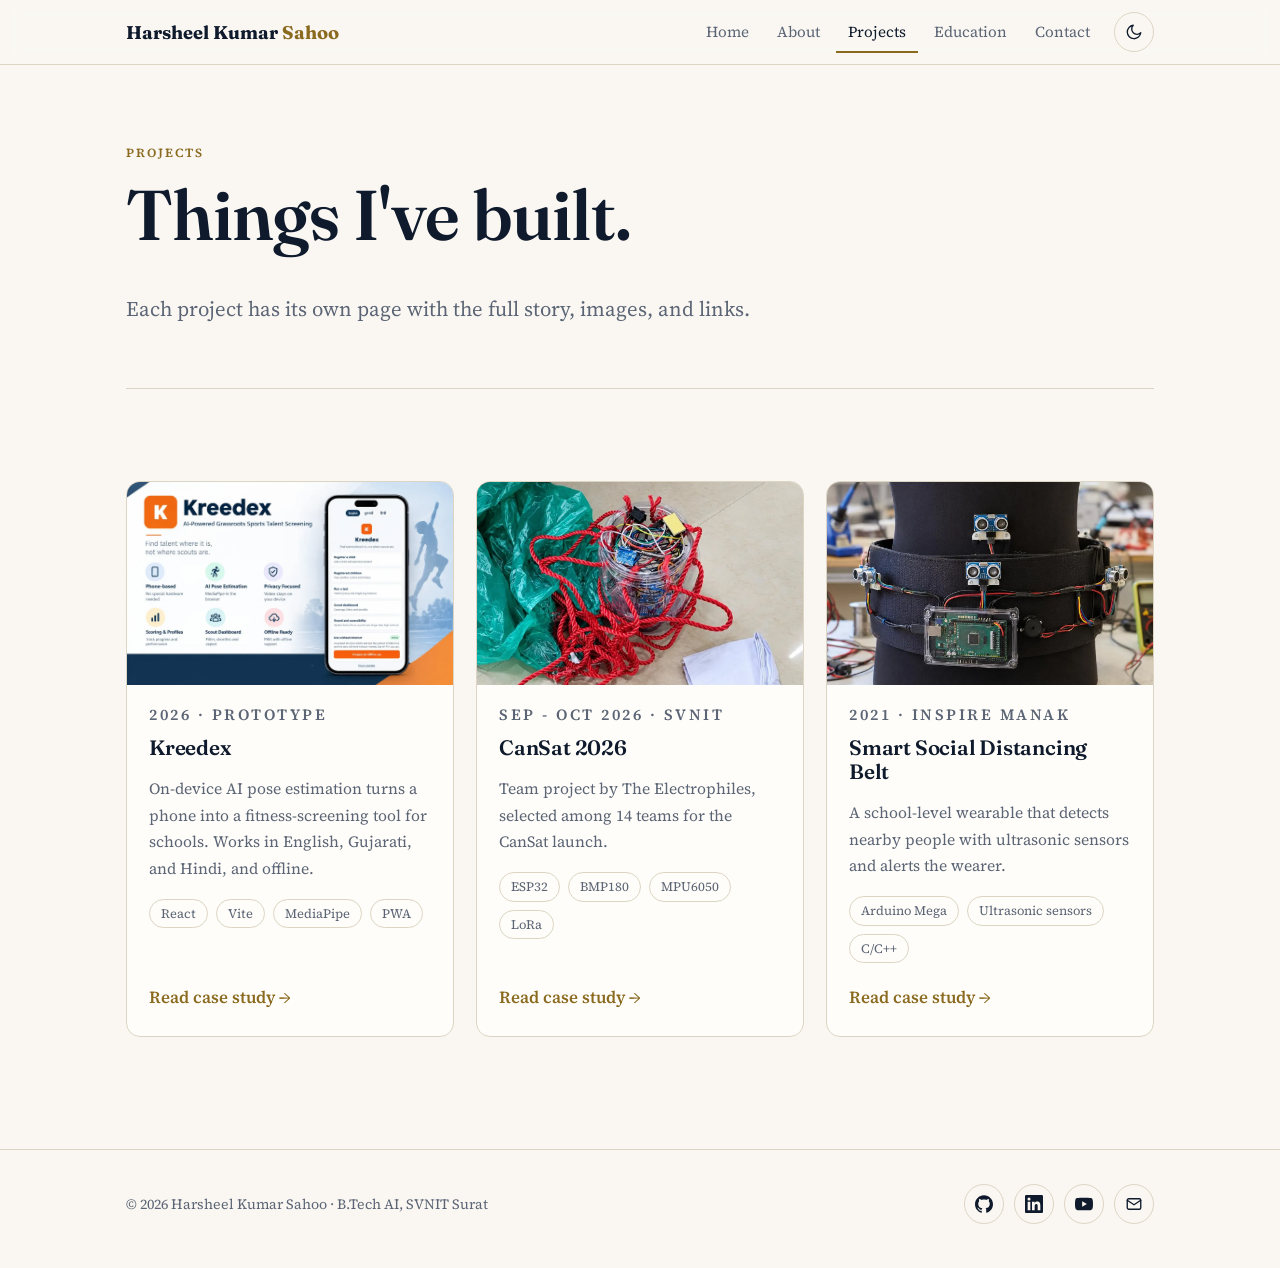
==== projects.html @ 65184c21 "Updated portfolio website" ====
<!DOCTYPE html>
<html lang="en" data-root="">
<head>
<meta charset="utf-8">
<meta name="viewport" content="width=device-width, initial-scale=1">
<title>Projects | Harsheel Kumar Sahoo</title>
<meta name="description" content="Projects by Harsheel Kumar Sahoo: Kreedex fitness screening app, CanSat 2026, and the Smart Social Distancing Belt.">
<meta property="og:title" content="Projects | Harsheel Kumar Sahoo">
<meta property="og:description" content="Projects by Harsheel Kumar Sahoo: Kreedex fitness screening app, CanSat 2026, and the Smart Social Distancing Belt.">
<meta property="og:type" content="website">
<meta property="og:image" content="https://harsheel.vercel.app/assets/img/og-image.jpg">
<meta property="og:image:width" content="1200">
<meta property="og:image:height" content="630">
<meta property="og:image:alt" content="Harsheel Kumar Sahoo, projects in AI, embedded systems and software">
<meta name="twitter:card" content="summary_large_image">
<link rel="icon" type="image/svg+xml" href="favicon.svg">
<link rel="icon" type="image/png" href="favicon.png">
<link rel="preconnect" href="https://fonts.googleapis.com"><link rel="preconnect" href="https://fonts.gstatic.com" crossorigin>
<link href="https://fonts.googleapis.com/css2?family=Fraunces:opsz,wght@9..144,400;9..144,600;9..144,700&family=Source+Serif+4:ital,opsz,wght@0,8..60,400;0,8..60,600;1,8..60,400&display=swap" rel="stylesheet">
<link rel="stylesheet" href="assets/css/style.css">
<script src="assets/js/site.js"></script>
</head>
<body>
<header id="site-header" class="site"></header>
<main class="wrap">
<div class="ph"><p class="eyebrow">Projects</p><h1>Things I've built.</h1><p class="lead">Each project has its own page with the full story, images, and links.</p></div><section class="s"><div class="grid"><a class="card reveal" href="projects/kreedex.html"><img src="assets/img/kreedex-poster.webp" alt="Kreedex poster" loading="lazy" width="1400" height="933"><div class="card-b"><p class="eyebrow">2026 · Prototype</p><h3>Kreedex</h3><p>On-device AI pose estimation turns a phone into a fitness-screening tool for schools. Works in English, Gujarati, and Hindi, and offline.</p><ul class="chips"><li>React</li><li>Vite</li><li>MediaPipe</li><li>PWA</li></ul><span class="more">Read case study →</span></div></a><a class="card reveal" href="projects/cansat.html"><img src="assets/img/cansat-1.webp" alt="Assembled CanSat with parachute" loading="lazy" width="960" height="1280"><div class="card-b"><p class="eyebrow">Sep - Oct 2026 · SVNIT</p><h3>CanSat 2026</h3><p>Team project by The Electrophiles, selected among 14 teams for the CanSat launch.</p><ul class="chips"><li>ESP32</li><li>BMP180</li><li>MPU6050</li><li>LoRa</li></ul><span class="more">Read case study →</span></div></a><a class="card reveal" href="projects/distancing-belt.html"><img src="assets/img/distancing-belt.webp" alt="Smart Social Distancing Belt prototype" loading="lazy" width="1200" height="1200"><div class="card-b"><p class="eyebrow">2021 · INSPIRE MANAK</p><h3>Smart Social Distancing Belt</h3><p>A school-level wearable that detects nearby people with ultrasonic sensors and alerts the wearer.</p><ul class="chips"><li>Arduino Mega</li><li>Ultrasonic sensors</li><li>C/C++</li></ul><span class="more">Read case study →</span></div></a></div></section>
</main>
<footer id="site-footer" class="foot"></footer>
</body>
</html>
---- assets/css/style.css ----
:root{--bg:#faf7f2;--bg2:#f2ede3;--ink:#0f1b2d;--muted:#5b6575;--line:#ddd5c4;--accent:#8a6a1f;--accent-ink:#fff;--card:#fffdf9;--radius:14px;--max:1100px;--serif:'Fraunces',Georgia,serif;--text:'Source Serif 4',Georgia,serif}
[data-theme=dark]{--bg:#0b1322;--bg2:#101a2e;--ink:#ece7dc;--muted:#a3adbd;--line:#243049;--accent:#d6b363;--accent-ink:#1a1405;--card:#111b2f}
*{box-sizing:border-box}
html{scroll-behavior:smooth;-webkit-text-size-adjust:100%;scroll-padding-top:80px}
body{margin:0;background:var(--bg);color:var(--ink);font:1.0625rem/1.7 var(--text);-webkit-font-smoothing:antialiased}
img{max-width:100%;display:block;height:auto}
a{color:inherit}
h1,h2,h3{font-family:var(--serif);line-height:1.15;letter-spacing:-.01em;font-weight:600;margin:0 0 .5em}
h1{font-size:clamp(2.4rem,6vw,4.4rem)}h2{font-size:clamp(1.7rem,3.4vw,2.4rem)}h3{font-size:1.3rem}
p{margin:0 0 1em}
.wrap{max-width:var(--max);margin:0 auto;padding:0 clamp(18px,4vw,36px)}
.eyebrow{font:600 .78rem/1.3 var(--text);letter-spacing:.16em;text-transform:uppercase;color:var(--accent);margin:0 0 14px}
.muted{color:var(--muted)}
.lead{font-size:clamp(1.1rem,2vw,1.3rem);color:var(--muted);max-width:36em}
section.s{padding:clamp(48px,8vw,92px) 0;border-top:1px solid var(--line)}
.ph{padding:clamp(40px,7vw,80px) 0 clamp(24px,4vw,40px)}
.site{position:sticky;top:0;z-index:50;background:var(--bg);background:color-mix(in srgb,var(--bg) 88%,transparent);-webkit-backdrop-filter:blur(10px);backdrop-filter:blur(10px);border-bottom:1px solid var(--line)}
.bar{display:flex;align-items:center;gap:12px;height:64px}
.brand{font:700 1.15rem var(--serif);text-decoration:none;margin-right:auto}
.brand span{color:var(--accent)}
.links{display:flex;gap:4px}
.links a{padding:8px 12px;text-decoration:none;font-size:.95rem;color:var(--muted)}
.links a:hover,.links a[aria-current]{color:var(--ink)}
.links a[aria-current]{box-shadow:inset 0 -2px 0 var(--accent)}
.icon-btn{width:40px;height:40px;border:1px solid var(--line);background:none;color:var(--ink);border-radius:50%;display:grid;place-items:center;cursor:pointer}
#burger{display:none}
.ic{width:18px;height:18px;flex:none}
.btn{display:inline-flex;align-items:center;gap:9px;padding:12px 20px;border:1px solid var(--line);border-radius:999px;text-decoration:none;font:600 .95rem var(--text);background:var(--card);color:var(--ink);cursor:pointer;transition:.2s}
.btn:hover{border-color:var(--accent);transform:translateY(-1px)}
.btn.primary{background:var(--accent);border-color:var(--accent);color:var(--accent-ink)}
.row{display:flex;flex-wrap:wrap;gap:12px}
a:focus-visible,button:focus-visible,input:focus-visible,textarea:focus-visible{outline:2px solid var(--accent);outline-offset:2px}
.hero{display:grid;grid-template-columns:1.15fr .85fr;gap:clamp(28px,6vw,72px);align-items:center;padding:clamp(40px,8vw,92px) 0}
.portrait{position:relative;isolation:isolate;max-width:420px;width:100%;justify-self:end}
.portrait img{width:100%;aspect-ratio:4/5;object-fit:cover;object-position:50% 22%;border-radius:200px 200px 16px 16px;border:1px solid var(--line)}
.portrait::after{content:"";position:absolute;inset:14px -14px -14px 14px;border:1.5px solid var(--accent);border-radius:200px 200px 16px 16px;z-index:-1}
.stats{display:grid;grid-template-columns:repeat(auto-fit,minmax(190px,1fr));gap:1px;background:var(--line);border:1px solid var(--line);border-radius:var(--radius);overflow:hidden}
.stat{background:var(--card);padding:22px}
.stat b{display:block;font:600 clamp(1.5rem,3vw,2.1rem) var(--serif);color:var(--accent);line-height:1.2}
.stat span{font-size:.92rem;color:var(--muted)}
.grid{display:grid;grid-template-columns:repeat(auto-fit,minmax(min(100%,300px),1fr));gap:22px}
.card{display:flex;flex-direction:column;background:var(--card);border:1px solid var(--line);border-radius:var(--radius);overflow:hidden;text-decoration:none;transition:.25s}
.card:hover{transform:translateY(-4px);box-shadow:0 18px 40px -22px rgba(15,27,45,.45);border-color:var(--accent)}
.card img{width:100%;aspect-ratio:16/10;object-fit:cover;background:var(--bg2)}
.card-b{padding:20px 22px 24px;display:flex;flex-direction:column;gap:6px;flex:1}
.card-b p{margin:0;color:var(--muted);font-size:.98rem}
.card-b .eyebrow{margin-bottom:4px}
.more{margin-top:auto;padding-top:14px;font-weight:600;color:var(--accent)}
.chips{display:flex;flex-wrap:wrap;gap:8px;list-style:none;padding:0;margin:10px 0 0}
.chips li{font-size:.8rem;padding:3px 11px;border:1px solid var(--line);border-radius:999px;color:var(--muted);background:var(--card)}
.tl{border-left:1.5px solid var(--line);margin-left:6px;padding-left:28px}
.tl-i{position:relative;padding-bottom:34px}
.tl-i::before{content:"";position:absolute;left:-36px;top:9px;width:15px;height:15px;border-radius:50%;background:var(--bg);border:2px solid var(--accent)}
.tl-i h3{margin-bottom:2px}
.tl-i ul{padding-left:1.2em;margin:8px 0 0}
.split{display:grid;grid-template-columns:1fr 1fr;gap:clamp(24px,5vw,64px);align-items:start}
.prose{max-width:68ch}
.prose ul{padding-left:1.2em}.prose li{margin-bottom:.5em}
.meta{display:grid;grid-template-columns:repeat(auto-fit,minmax(170px,1fr));gap:18px;margin:28px 0;padding:20px 0;border-block:1px solid var(--line)}
.meta dt{font:600 .74rem var(--text);letter-spacing:.14em;text-transform:uppercase;color:var(--accent)}
.meta dd{margin:4px 0 0}
.note{border-left:3px solid var(--accent);background:var(--bg2);padding:14px 18px;border-radius:0 10px 10px 0;color:var(--muted);margin:0}
.back{display:inline-block;margin-bottom:22px;color:var(--muted);text-decoration:none;font-weight:600}
.back:hover{color:var(--accent)}
.hero-img{width:100%;border-radius:var(--radius);border:1px solid var(--line);cursor:zoom-in;background:var(--bg2)}
.hero-img.narrow{max-width:520px}
.spec{display:grid;grid-template-columns:repeat(auto-fit,minmax(min(100%,260px),1fr));gap:14px}
.spec div{padding:14px 16px;background:var(--card);border:1px solid var(--line);border-radius:10px}
.spec b{display:block;font-family:var(--serif)}
.spec span{font-size:.93rem;color:var(--muted)}
.sk h3{font-size:1.05rem;margin-bottom:0}
.gallery{display:grid;grid-template-columns:repeat(auto-fill,minmax(min(100%,240px),1fr));gap:16px}
.gallery figure{margin:0}
.gallery img{width:100%;aspect-ratio:4/3;object-fit:cover;border-radius:10px;border:1px solid var(--line);cursor:zoom-in;background:var(--bg2)}
.gallery.phones{grid-template-columns:repeat(auto-fill,minmax(min(46%,200px),1fr))}
.gallery.phones img{aspect-ratio:1/2;object-fit:contain;background:transparent;border:0}
.gallery figcaption{font-size:.88rem;color:var(--muted);margin-top:6px}
.pager{display:flex;justify-content:space-between;gap:16px;flex-wrap:wrap}
.lb{position:fixed;inset:0;background:rgba(8,12,20,.93);display:none;place-items:center;z-index:100;padding:20px;cursor:zoom-out}
.lb.on{display:grid}
.lb figure{margin:0;max-width:min(1100px,100%);text-align:center}
.lb img{max-height:82vh;width:auto;margin:auto;border-radius:8px}
.lb figcaption{color:#e8e2d4;margin-top:10px;font-size:.95rem}
form.contact{display:grid;gap:16px}
label{font-weight:600;font-size:.92rem;display:grid;gap:6px}
input,textarea{font:inherit;padding:13px 14px;border:1px solid var(--line);border-radius:10px;background:var(--card);color:var(--ink);width:100%}
textarea{min-height:150px;resize:vertical}
.hp{position:absolute;left:-9999px;height:0;overflow:hidden}
#status{min-height:1.5em;font-size:.95rem;margin:0}
.foot{border-top:1px solid var(--line);padding:34px 0 44px;margin-top:20px}
.foot .wrap{display:flex;flex-wrap:wrap;gap:18px;justify-content:space-between;align-items:center}
.foot small{color:var(--muted)}
.soc{display:flex;gap:10px}
.soc a{width:40px;height:40px;border:1px solid var(--line);border-radius:50%;display:grid;place-items:center;transition:.2s}
.soc a:hover{border-color:var(--accent);color:var(--accent)}
@media (prefers-reduced-motion:no-preference){.js .reveal{opacity:0;transform:translateY(14px);transition:opacity .6s ease,transform .6s ease}.js .reveal.in{opacity:1;transform:none}}
@media (max-width:820px){.hero{grid-template-columns:1fr}.portrait{order:-1;max-width:290px;justify-self:start}.split{grid-template-columns:1fr}}
@media (max-width:760px){body{font-size:1rem}#burger{display:grid}
.links{display:none;position:absolute;left:0;right:0;top:64px;flex-direction:column;gap:0;background:var(--bg);border-bottom:1px solid var(--line);padding:6px clamp(18px,4vw,36px) 12px}
.site.open .links{display:flex}
.links a{padding:14px 4px;font-size:1rem;border-bottom:1px solid var(--line)}
.links a:last-child{border-bottom:0}
.links a[aria-current]{box-shadow:none;color:var(--accent)}
.row .btn{flex:1 1 auto;justify-content:center}}
.brand{white-space:nowrap;font-size:clamp(1rem,4.5vw,1.15rem)}
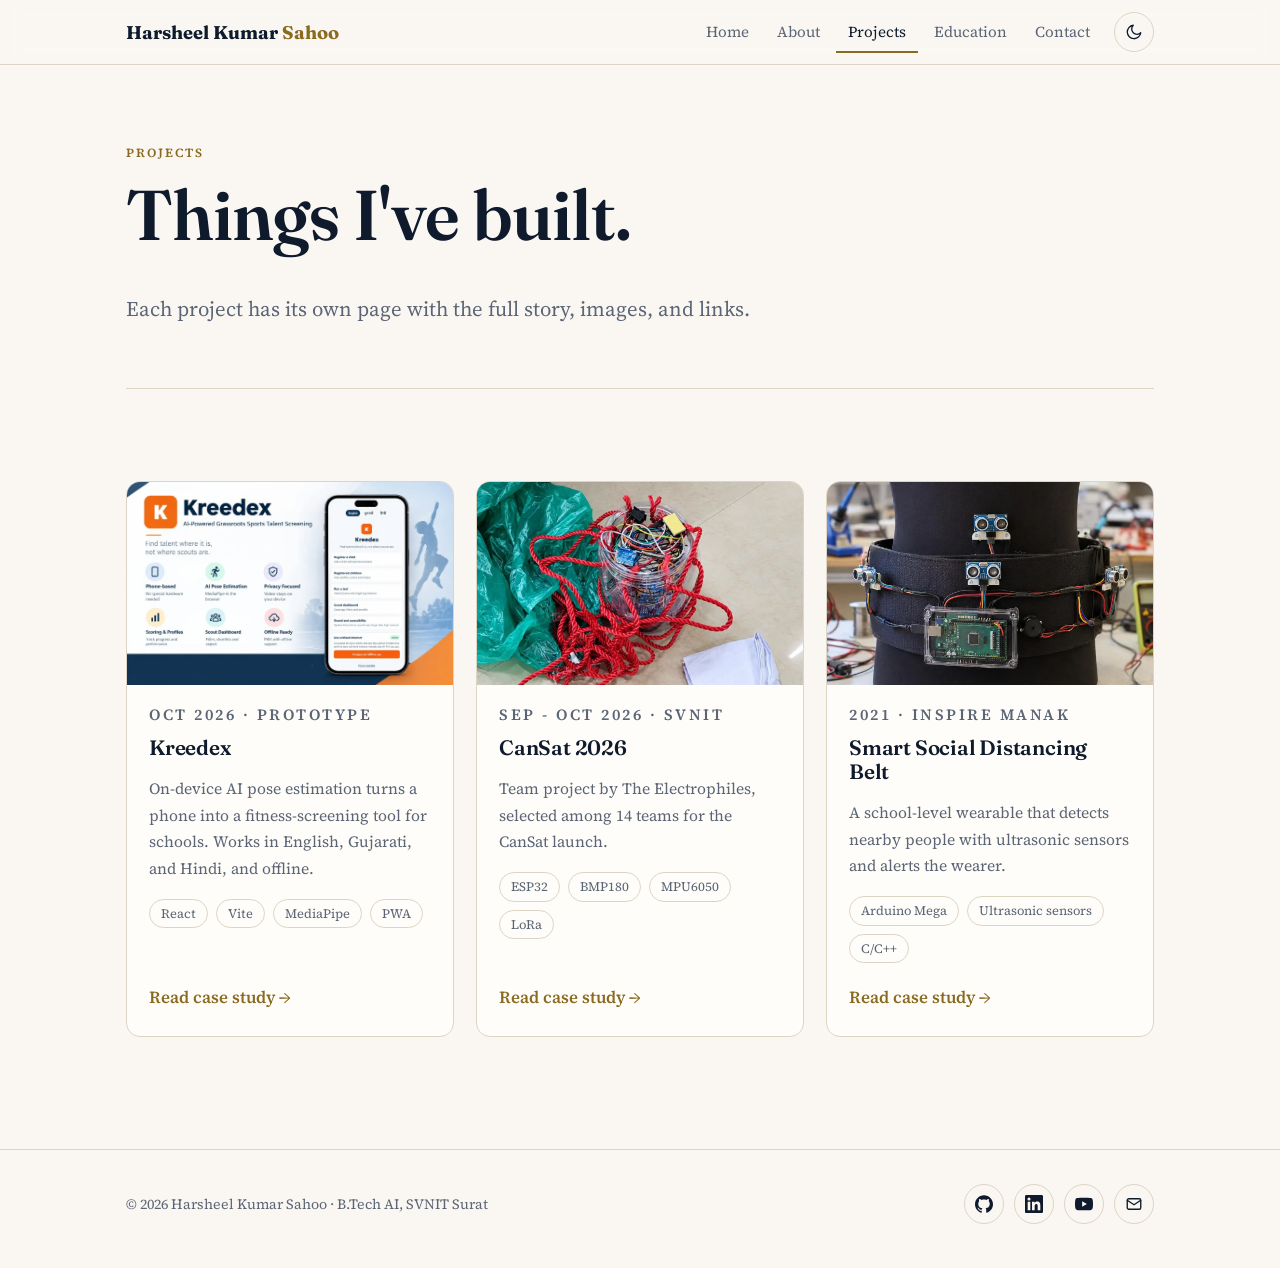
==== commit 6ac07b22: "Update projects.html" ====
--- a/projects.html
+++ b/projects.html
@@ -23,7 +23,7 @@
 <body>
 <header id="site-header" class="site"></header>
 <main class="wrap">
-<div class="ph"><p class="eyebrow">Projects</p><h1>Things I've built.</h1><p class="lead">Each project has its own page with the full story, images, and links.</p></div><section class="s"><div class="grid"><a class="card reveal" href="projects/kreedex.html"><img src="assets/img/kreedex-poster.webp" alt="Kreedex poster" loading="lazy" width="1400" height="933"><div class="card-b"><p class="eyebrow">2026 · Prototype</p><h3>Kreedex</h3><p>On-device AI pose estimation turns a phone into a fitness-screening tool for schools. Works in English, Gujarati, and Hindi, and offline.</p><ul class="chips"><li>React</li><li>Vite</li><li>MediaPipe</li><li>PWA</li></ul><span class="more">Read case study →</span></div></a><a class="card reveal" href="projects/cansat.html"><img src="assets/img/cansat-1.webp" alt="Assembled CanSat with parachute" loading="lazy" width="960" height="1280"><div class="card-b"><p class="eyebrow">Sep - Oct 2026 · SVNIT</p><h3>CanSat 2026</h3><p>Team project by The Electrophiles, selected among 14 teams for the CanSat launch.</p><ul class="chips"><li>ESP32</li><li>BMP180</li><li>MPU6050</li><li>LoRa</li></ul><span class="more">Read case study →</span></div></a><a class="card reveal" href="projects/distancing-belt.html"><img src="assets/img/distancing-belt.webp" alt="Smart Social Distancing Belt prototype" loading="lazy" width="1200" height="1200"><div class="card-b"><p class="eyebrow">2021 · INSPIRE MANAK</p><h3>Smart Social Distancing Belt</h3><p>A school-level wearable that detects nearby people with ultrasonic sensors and alerts the wearer.</p><ul class="chips"><li>Arduino Mega</li><li>Ultrasonic sensors</li><li>C/C++</li></ul><span class="more">Read case study →</span></div></a></div></section>
+<div class="ph"><p class="eyebrow">Projects</p><h1>Things I've built.</h1><p class="lead">Each project has its own page with the full story, images, and links.</p></div><section class="s"><div class="grid"><a class="card reveal" href="projects/kreedex.html"><img src="assets/img/kreedex-poster.webp" alt="Kreedex poster" loading="lazy" width="1400" height="933"><div class="card-b"><p class="eyebrow">OCT 2026 · Prototype</p><h3>Kreedex</h3><p>On-device AI pose estimation turns a phone into a fitness-screening tool for schools. Works in English, Gujarati, and Hindi, and offline.</p><ul class="chips"><li>React</li><li>Vite</li><li>MediaPipe</li><li>PWA</li></ul><span class="more">Read case study →</span></div></a><a class="card reveal" href="projects/cansat.html"><img src="assets/img/cansat-1.webp" alt="Assembled CanSat with parachute" loading="lazy" width="960" height="1280"><div class="card-b"><p class="eyebrow">Sep - Oct 2026 · SVNIT</p><h3>CanSat 2026</h3><p>Team project by The Electrophiles, selected among 14 teams for the CanSat launch.</p><ul class="chips"><li>ESP32</li><li>BMP180</li><li>MPU6050</li><li>LoRa</li></ul><span class="more">Read case study →</span></div></a><a class="card reveal" href="projects/distancing-belt.html"><img src="assets/img/distancing-belt.webp" alt="Smart Social Distancing Belt prototype" loading="lazy" width="1200" height="1200"><div class="card-b"><p class="eyebrow">2021 · INSPIRE MANAK</p><h3>Smart Social Distancing Belt</h3><p>A school-level wearable that detects nearby people with ultrasonic sensors and alerts the wearer.</p><ul class="chips"><li>Arduino Mega</li><li>Ultrasonic sensors</li><li>C/C++</li></ul><span class="more">Read case study →</span></div></a></div></section>
 </main>
 <footer id="site-footer" class="foot"></footer>
 </body>
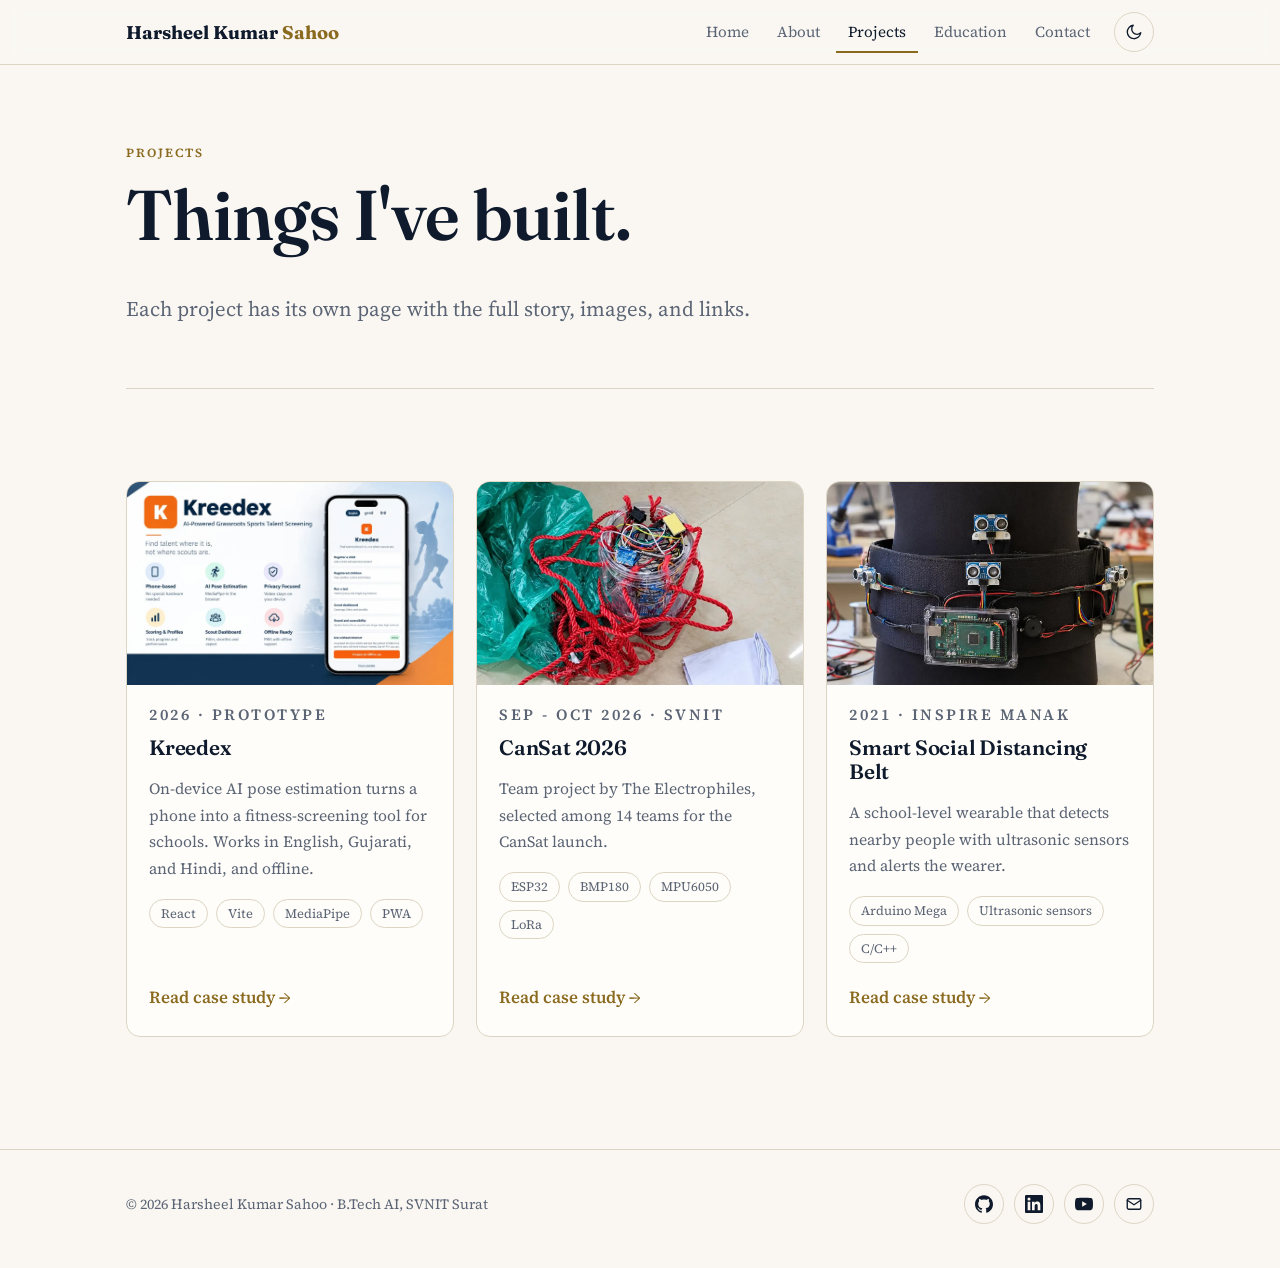
==== commit 65eb7641: "Update projects.html" ====
--- a/projects.html
+++ b/projects.html
@@ -23,7 +23,7 @@
 <body>
 <header id="site-header" class="site"></header>
 <main class="wrap">
-<div class="ph"><p class="eyebrow">Projects</p><h1>Things I've built.</h1><p class="lead">Each project has its own page with the full story, images, and links.</p></div><section class="s"><div class="grid"><a class="card reveal" href="projects/kreedex.html"><img src="assets/img/kreedex-poster.webp" alt="Kreedex poster" loading="lazy" width="1400" height="933"><div class="card-b"><p class="eyebrow">OCT 2026 · Prototype</p><h3>Kreedex</h3><p>On-device AI pose estimation turns a phone into a fitness-screening tool for schools. Works in English, Gujarati, and Hindi, and offline.</p><ul class="chips"><li>React</li><li>Vite</li><li>MediaPipe</li><li>PWA</li></ul><span class="more">Read case study →</span></div></a><a class="card reveal" href="projects/cansat.html"><img src="assets/img/cansat-1.webp" alt="Assembled CanSat with parachute" loading="lazy" width="960" height="1280"><div class="card-b"><p class="eyebrow">Sep - Oct 2026 · SVNIT</p><h3>CanSat 2026</h3><p>Team project by The Electrophiles, selected among 14 teams for the CanSat launch.</p><ul class="chips"><li>ESP32</li><li>BMP180</li><li>MPU6050</li><li>LoRa</li></ul><span class="more">Read case study →</span></div></a><a class="card reveal" href="projects/distancing-belt.html"><img src="assets/img/distancing-belt.webp" alt="Smart Social Distancing Belt prototype" loading="lazy" width="1200" height="1200"><div class="card-b"><p class="eyebrow">2021 · INSPIRE MANAK</p><h3>Smart Social Distancing Belt</h3><p>A school-level wearable that detects nearby people with ultrasonic sensors and alerts the wearer.</p><ul class="chips"><li>Arduino Mega</li><li>Ultrasonic sensors</li><li>C/C++</li></ul><span class="more">Read case study →</span></div></a></div></section>
+<div class="ph"><p class="eyebrow">Projects</p><h1>Things I've built.</h1><p class="lead">Each project has its own page with the full story, images, and links.</p></div><section class="s"><div class="grid"><a class="card reveal" href="projects/kreedex.html"><img src="assets/img/kreedex-poster.webp" alt="Kreedex poster" loading="lazy" width="1400" height="933"><div class="card-b"><p class="eyebrow">2026 · Prototype</p><h3>Kreedex</h3><p>On-device AI pose estimation turns a phone into a fitness-screening tool for schools. Works in English, Gujarati, and Hindi, and offline.</p><ul class="chips"><li>React</li><li>Vite</li><li>MediaPipe</li><li>PWA</li></ul><span class="more">Read case study →</span></div></a><a class="card reveal" href="projects/cansat.html"><img src="assets/img/cansat-1.webp" alt="Assembled CanSat with parachute" loading="lazy" width="960" height="1280"><div class="card-b"><p class="eyebrow">Sep - Oct 2026 · SVNIT</p><h3>CanSat 2026</h3><p>Team project by The Electrophiles, selected among 14 teams for the CanSat launch.</p><ul class="chips"><li>ESP32</li><li>BMP180</li><li>MPU6050</li><li>LoRa</li></ul><span class="more">Read case study →</span></div></a><a class="card reveal" href="projects/distancing-belt.html"><img src="assets/img/distancing-belt.webp" alt="Smart Social Distancing Belt prototype" loading="lazy" width="1200" height="1200"><div class="card-b"><p class="eyebrow">2021 · INSPIRE MANAK</p><h3>Smart Social Distancing Belt</h3><p>A school-level wearable that detects nearby people with ultrasonic sensors and alerts the wearer.</p><ul class="chips"><li>Arduino Mega</li><li>Ultrasonic sensors</li><li>C/C++</li></ul><span class="more">Read case study →</span></div></a></div></section>
 </main>
 <footer id="site-footer" class="foot"></footer>
 </body>
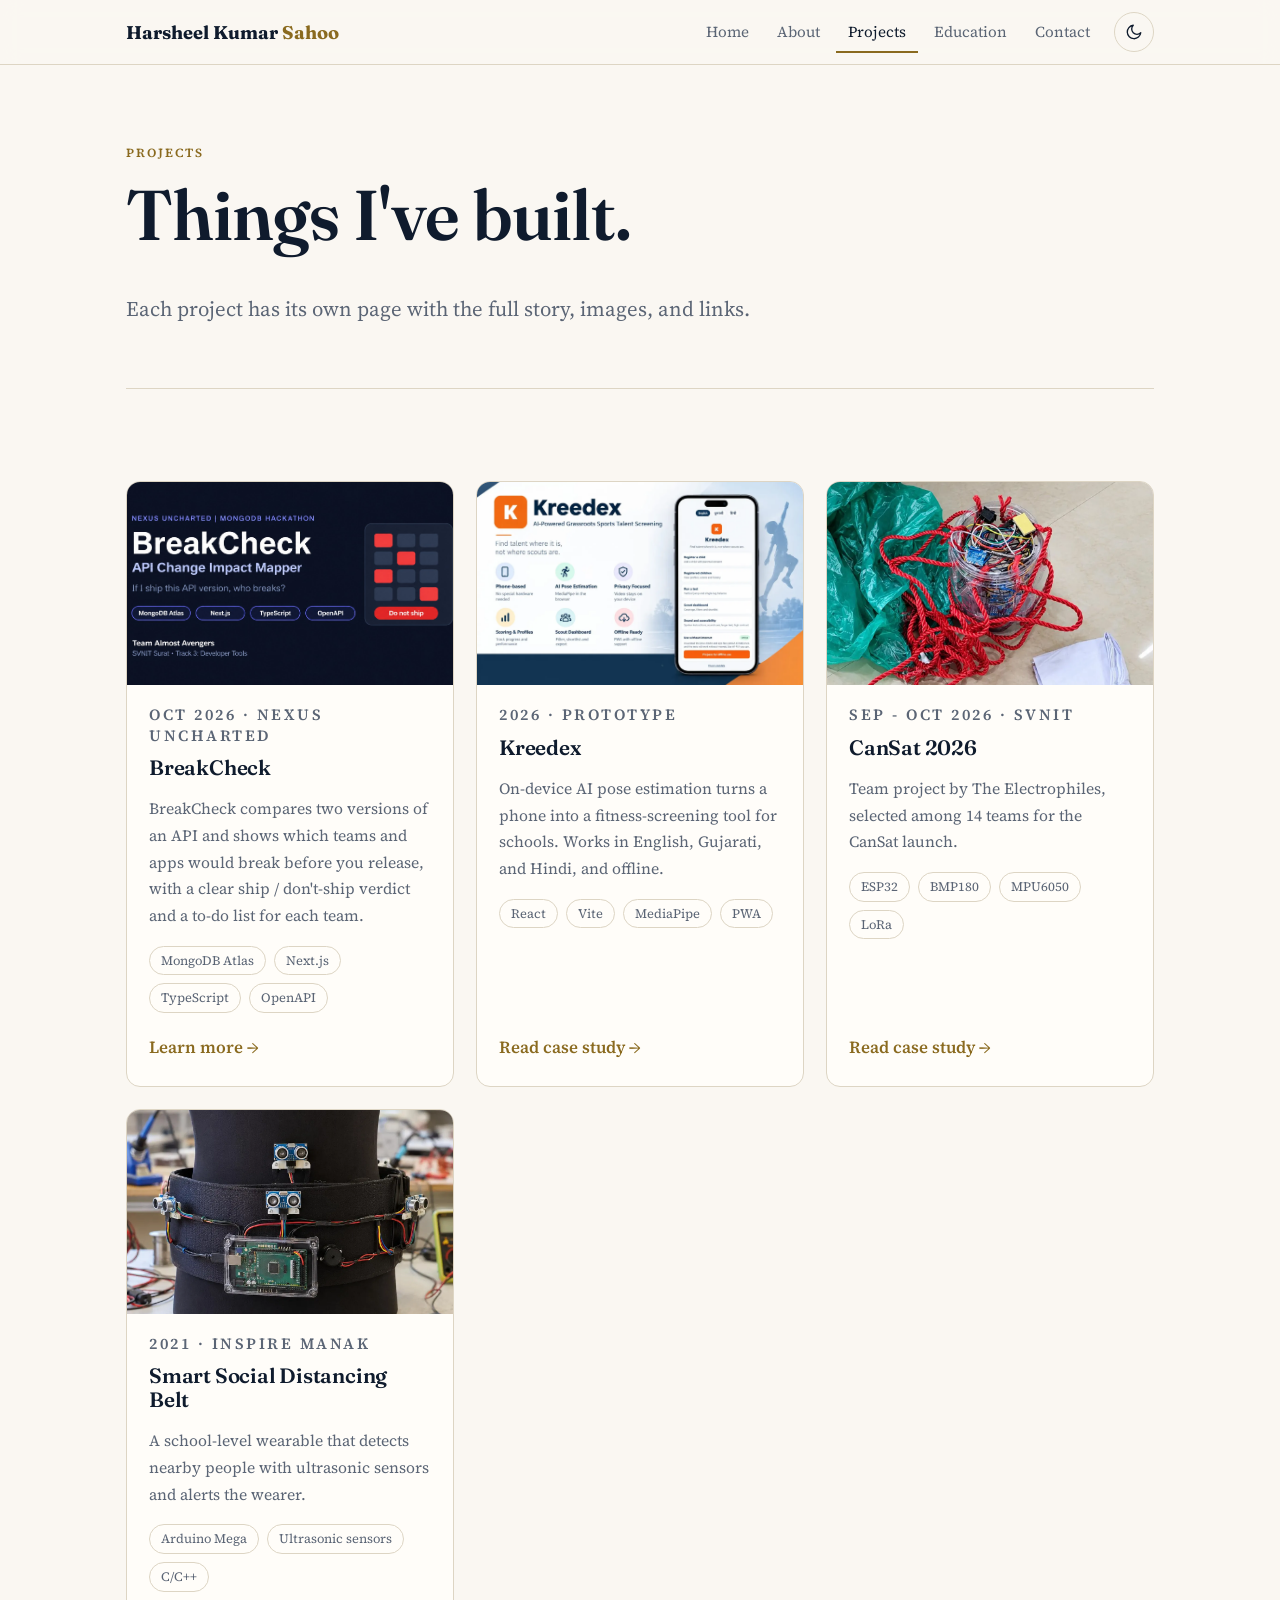
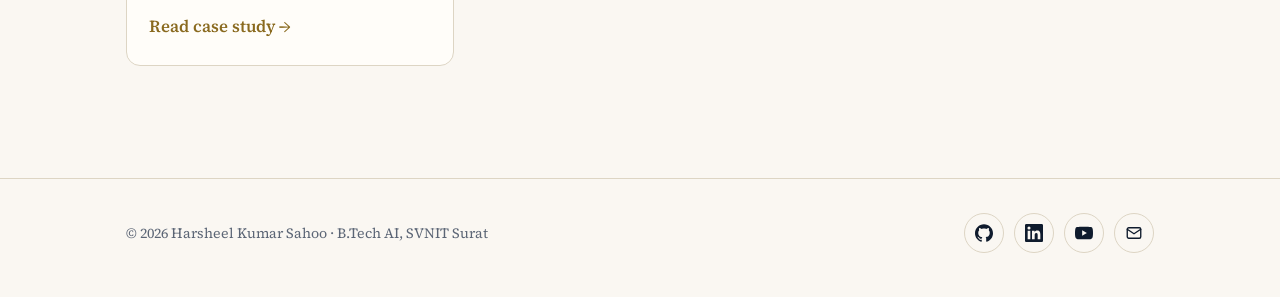
==== commit c73c7231: "Update projects.html" ====
--- a/projects.html
+++ b/projects.html
@@ -23,7 +23,7 @@
 <body>
 <header id="site-header" class="site"></header>
 <main class="wrap">
-<div class="ph"><p class="eyebrow">Projects</p><h1>Things I've built.</h1><p class="lead">Each project has its own page with the full story, images, and links.</p></div><section class="s"><div class="grid"><a class="card reveal" href="projects/kreedex.html"><img src="assets/img/kreedex-poster.webp" alt="Kreedex poster" loading="lazy" width="1400" height="933"><div class="card-b"><p class="eyebrow">2026 · Prototype</p><h3>Kreedex</h3><p>On-device AI pose estimation turns a phone into a fitness-screening tool for schools. Works in English, Gujarati, and Hindi, and offline.</p><ul class="chips"><li>React</li><li>Vite</li><li>MediaPipe</li><li>PWA</li></ul><span class="more">Read case study →</span></div></a><a class="card reveal" href="projects/cansat.html"><img src="assets/img/cansat-1.webp" alt="Assembled CanSat with parachute" loading="lazy" width="960" height="1280"><div class="card-b"><p class="eyebrow">Sep - Oct 2026 · SVNIT</p><h3>CanSat 2026</h3><p>Team project by The Electrophiles, selected among 14 teams for the CanSat launch.</p><ul class="chips"><li>ESP32</li><li>BMP180</li><li>MPU6050</li><li>LoRa</li></ul><span class="more">Read case study →</span></div></a><a class="card reveal" href="projects/distancing-belt.html"><img src="assets/img/distancing-belt.webp" alt="Smart Social Distancing Belt prototype" loading="lazy" width="1200" height="1200"><div class="card-b"><p class="eyebrow">2021 · INSPIRE MANAK</p><h3>Smart Social Distancing Belt</h3><p>A school-level wearable that detects nearby people with ultrasonic sensors and alerts the wearer.</p><ul class="chips"><li>Arduino Mega</li><li>Ultrasonic sensors</li><li>C/C++</li></ul><span class="more">Read case study →</span></div></a></div></section>
+<div class="ph"><p class="eyebrow">Projects</p><h1>Things I've built.</h1><p class="lead">Each project has its own page with the full story, images, and links.</p></div><section class="s"><div class="grid"><a class="card reveal" href="projects/breakcheck.html"><img src="assets/breakcheck/poster.jpg" alt="BreakCheck poster" loading="lazy" width="1200" height="627"><div class="card-b"><p class="eyebrow">Oct 2026 · NEXUS UNCHARTED</p><h3>BreakCheck</h3><p>BreakCheck compares two versions of an API and shows which teams and apps would break before you release, with a clear ship / don't-ship verdict and a to-do list for each team.</p><ul class="chips"><li>MongoDB Atlas</li><li>Next.js</li><li>TypeScript</li><li>OpenAPI</li></ul><span class="more">Learn more →</span></div></a><a class="card reveal" href="projects/kreedex.html"><img src="assets/img/kreedex-poster.webp" alt="Kreedex poster" loading="lazy" width="1400" height="933"><div class="card-b"><p class="eyebrow">2026 · Prototype</p><h3>Kreedex</h3><p>On-device AI pose estimation turns a phone into a fitness-screening tool for schools. Works in English, Gujarati, and Hindi, and offline.</p><ul class="chips"><li>React</li><li>Vite</li><li>MediaPipe</li><li>PWA</li></ul><span class="more">Read case study →</span></div></a><a class="card reveal" href="projects/cansat.html"><img src="assets/img/cansat-1.webp" alt="Assembled CanSat with parachute" loading="lazy" width="960" height="1280"><div class="card-b"><p class="eyebrow">Sep - Oct 2026 · SVNIT</p><h3>CanSat 2026</h3><p>Team project by The Electrophiles, selected among 14 teams for the CanSat launch.</p><ul class="chips"><li>ESP32</li><li>BMP180</li><li>MPU6050</li><li>LoRa</li></ul><span class="more">Read case study →</span></div></a><a class="card reveal" href="projects/distancing-belt.html"><img src="assets/img/distancing-belt.webp" alt="Smart Social Distancing Belt prototype" loading="lazy" width="1200" height="1200"><div class="card-b"><p class="eyebrow">2021 · INSPIRE MANAK</p><h3>Smart Social Distancing Belt</h3><p>A school-level wearable that detects nearby people with ultrasonic sensors and alerts the wearer.</p><ul class="chips"><li>Arduino Mega</li><li>Ultrasonic sensors</li><li>C/C++</li></ul><span class="more">Read case study →</span></div></a></div></section>
 </main>
 <footer id="site-footer" class="foot"></footer>
 </body>
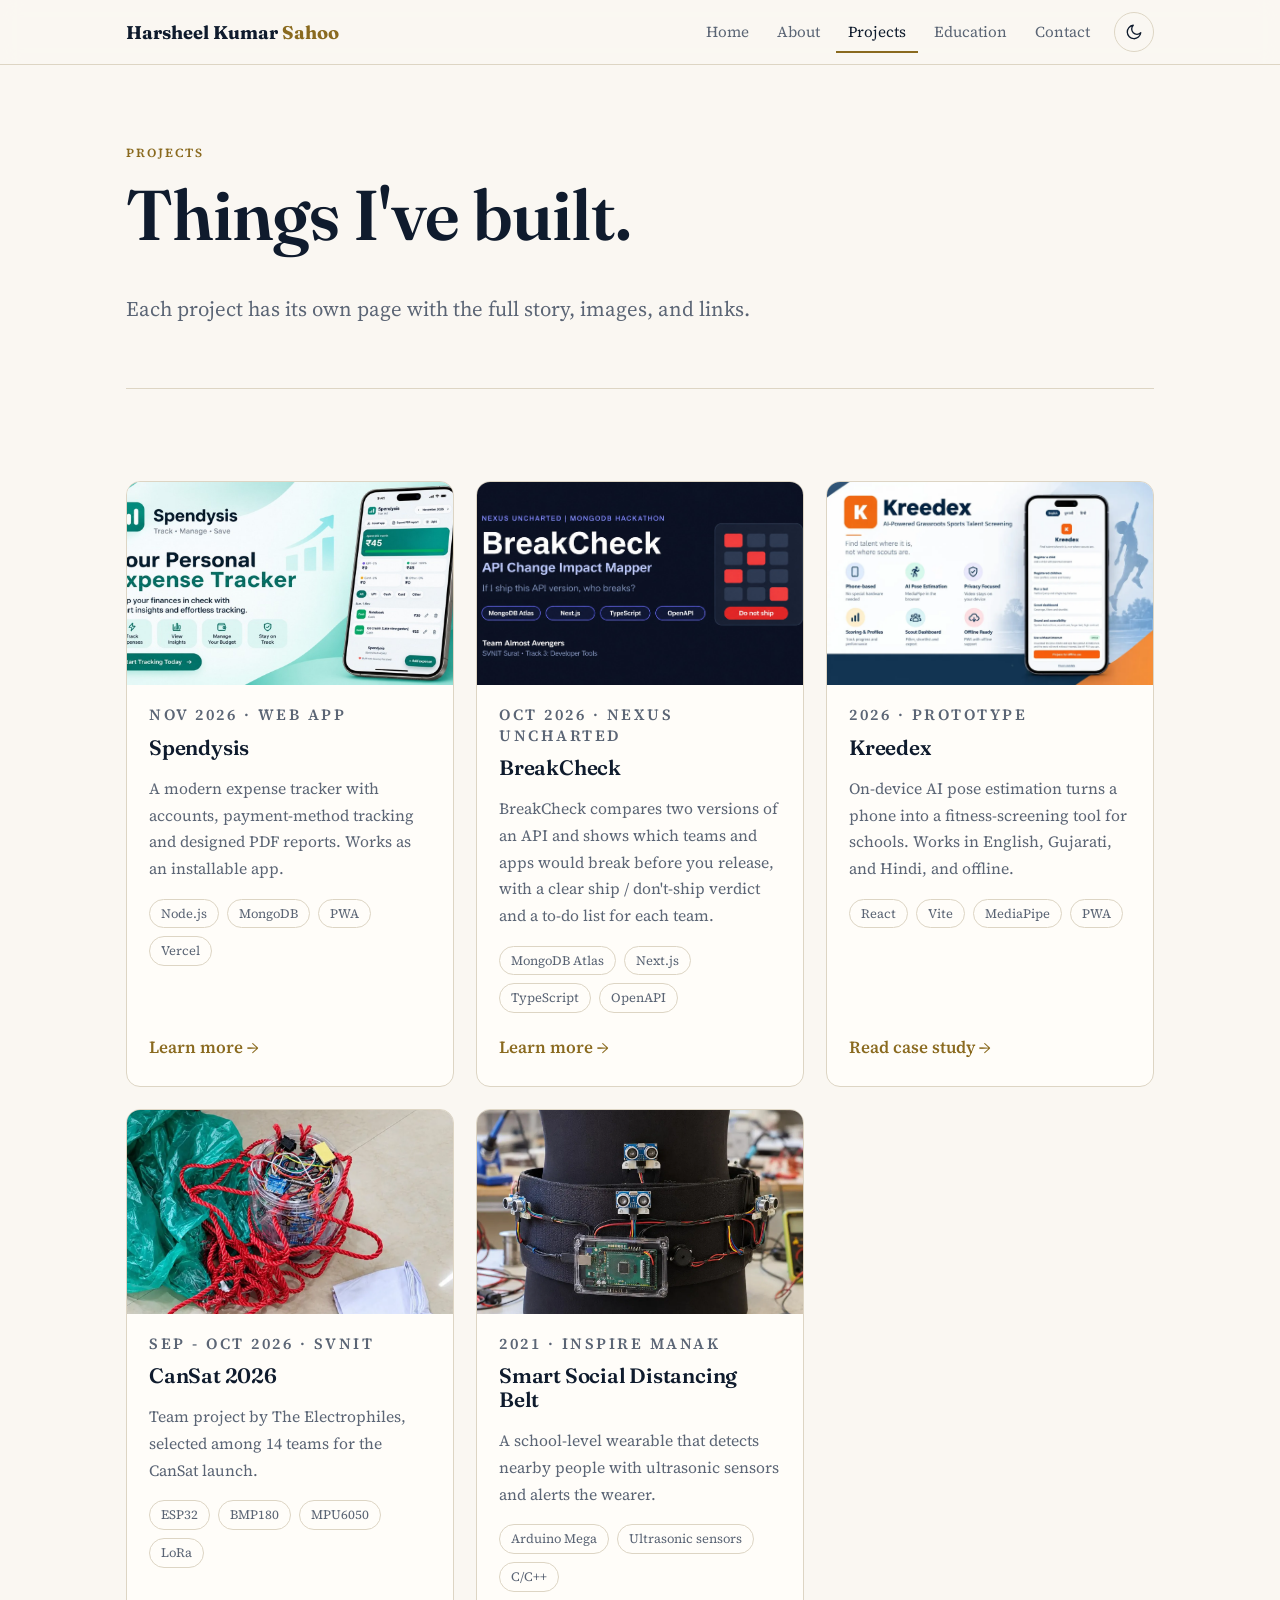
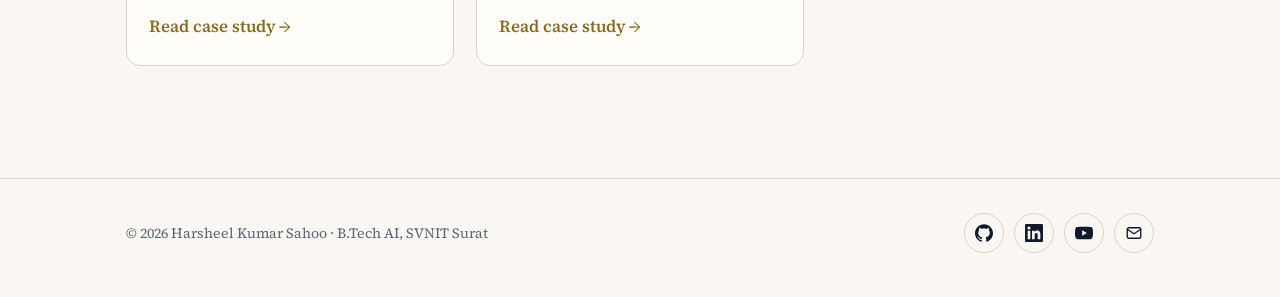
==== commit 8f269ca4: "Update projects.html" ====
--- a/projects.html
+++ b/projects.html
@@ -23,7 +23,7 @@
 <body>
 <header id="site-header" class="site"></header>
 <main class="wrap">
-<div class="ph"><p class="eyebrow">Projects</p><h1>Things I've built.</h1><p class="lead">Each project has its own page with the full story, images, and links.</p></div><section class="s"><div class="grid"><a class="card reveal" href="projects/breakcheck.html"><img src="assets/breakcheck/poster.jpg" alt="BreakCheck poster" loading="lazy" width="1200" height="627"><div class="card-b"><p class="eyebrow">Oct 2026 · NEXUS UNCHARTED</p><h3>BreakCheck</h3><p>BreakCheck compares two versions of an API and shows which teams and apps would break before you release, with a clear ship / don't-ship verdict and a to-do list for each team.</p><ul class="chips"><li>MongoDB Atlas</li><li>Next.js</li><li>TypeScript</li><li>OpenAPI</li></ul><span class="more">Learn more →</span></div></a><a class="card reveal" href="projects/kreedex.html"><img src="assets/img/kreedex-poster.webp" alt="Kreedex poster" loading="lazy" width="1400" height="933"><div class="card-b"><p class="eyebrow">2026 · Prototype</p><h3>Kreedex</h3><p>On-device AI pose estimation turns a phone into a fitness-screening tool for schools. Works in English, Gujarati, and Hindi, and offline.</p><ul class="chips"><li>React</li><li>Vite</li><li>MediaPipe</li><li>PWA</li></ul><span class="more">Read case study →</span></div></a><a class="card reveal" href="projects/cansat.html"><img src="assets/img/cansat-1.webp" alt="Assembled CanSat with parachute" loading="lazy" width="960" height="1280"><div class="card-b"><p class="eyebrow">Sep - Oct 2026 · SVNIT</p><h3>CanSat 2026</h3><p>Team project by The Electrophiles, selected among 14 teams for the CanSat launch.</p><ul class="chips"><li>ESP32</li><li>BMP180</li><li>MPU6050</li><li>LoRa</li></ul><span class="more">Read case study →</span></div></a><a class="card reveal" href="projects/distancing-belt.html"><img src="assets/img/distancing-belt.webp" alt="Smart Social Distancing Belt prototype" loading="lazy" width="1200" height="1200"><div class="card-b"><p class="eyebrow">2021 · INSPIRE MANAK</p><h3>Smart Social Distancing Belt</h3><p>A school-level wearable that detects nearby people with ultrasonic sensors and alerts the wearer.</p><ul class="chips"><li>Arduino Mega</li><li>Ultrasonic sensors</li><li>C/C++</li></ul><span class="more">Read case study →</span></div></a></div></section>
+<div class="ph"><p class="eyebrow">Projects</p><h1>Things I've built.</h1><p class="lead">Each project has its own page with the full story, images, and links.</p></div><section class="s"><div class="grid"><a class="card reveal" href="projects/spendysis.html"><img src="assets/img/spendysis-poster.jpg" alt="Spendysis poster" loading="lazy" width="1200" height="600"><div class="card-b"><p class="eyebrow">Nov 2026 · Web app</p><h3>Spendysis</h3><p>A modern expense tracker with accounts, payment-method tracking and designed PDF reports. Works as an installable app.</p><ul class="chips"><li>Node.js</li><li>MongoDB</li><li>PWA</li><li>Vercel</li></ul><span class="more">Learn more →</span></div></a><a class="card reveal" href="projects/breakcheck.html"><img src="assets/breakcheck/poster.jpg" alt="BreakCheck poster" loading="lazy" width="1200" height="627"><div class="card-b"><p class="eyebrow">Oct 2026 · NEXUS UNCHARTED</p><h3>BreakCheck</h3><p>BreakCheck compares two versions of an API and shows which teams and apps would break before you release, with a clear ship / don't-ship verdict and a to-do list for each team.</p><ul class="chips"><li>MongoDB Atlas</li><li>Next.js</li><li>TypeScript</li><li>OpenAPI</li></ul><span class="more">Learn more →</span></div></a><a class="card reveal" href="projects/kreedex.html"><img src="assets/img/kreedex-poster.webp" alt="Kreedex poster" loading="lazy" width="1400" height="933"><div class="card-b"><p class="eyebrow">2026 · Prototype</p><h3>Kreedex</h3><p>On-device AI pose estimation turns a phone into a fitness-screening tool for schools. Works in English, Gujarati, and Hindi, and offline.</p><ul class="chips"><li>React</li><li>Vite</li><li>MediaPipe</li><li>PWA</li></ul><span class="more">Read case study →</span></div></a><a class="card reveal" href="projects/cansat.html"><img src="assets/img/cansat-1.webp" alt="Assembled CanSat with parachute" loading="lazy" width="960" height="1280"><div class="card-b"><p class="eyebrow">Sep - Oct 2026 · SVNIT</p><h3>CanSat 2026</h3><p>Team project by The Electrophiles, selected among 14 teams for the CanSat launch.</p><ul class="chips"><li>ESP32</li><li>BMP180</li><li>MPU6050</li><li>LoRa</li></ul><span class="more">Read case study →</span></div></a><a class="card reveal" href="projects/distancing-belt.html"><img src="assets/img/distancing-belt.webp" alt="Smart Social Distancing Belt prototype" loading="lazy" width="1200" height="1200"><div class="card-b"><p class="eyebrow">2021 · INSPIRE MANAK</p><h3>Smart Social Distancing Belt</h3><p>A school-level wearable that detects nearby people with ultrasonic sensors and alerts the wearer.</p><ul class="chips"><li>Arduino Mega</li><li>Ultrasonic sensors</li><li>C/C++</li></ul><span class="more">Read case study →</span></div></a></div></section>
 </main>
 <footer id="site-footer" class="foot"></footer>
 </body>
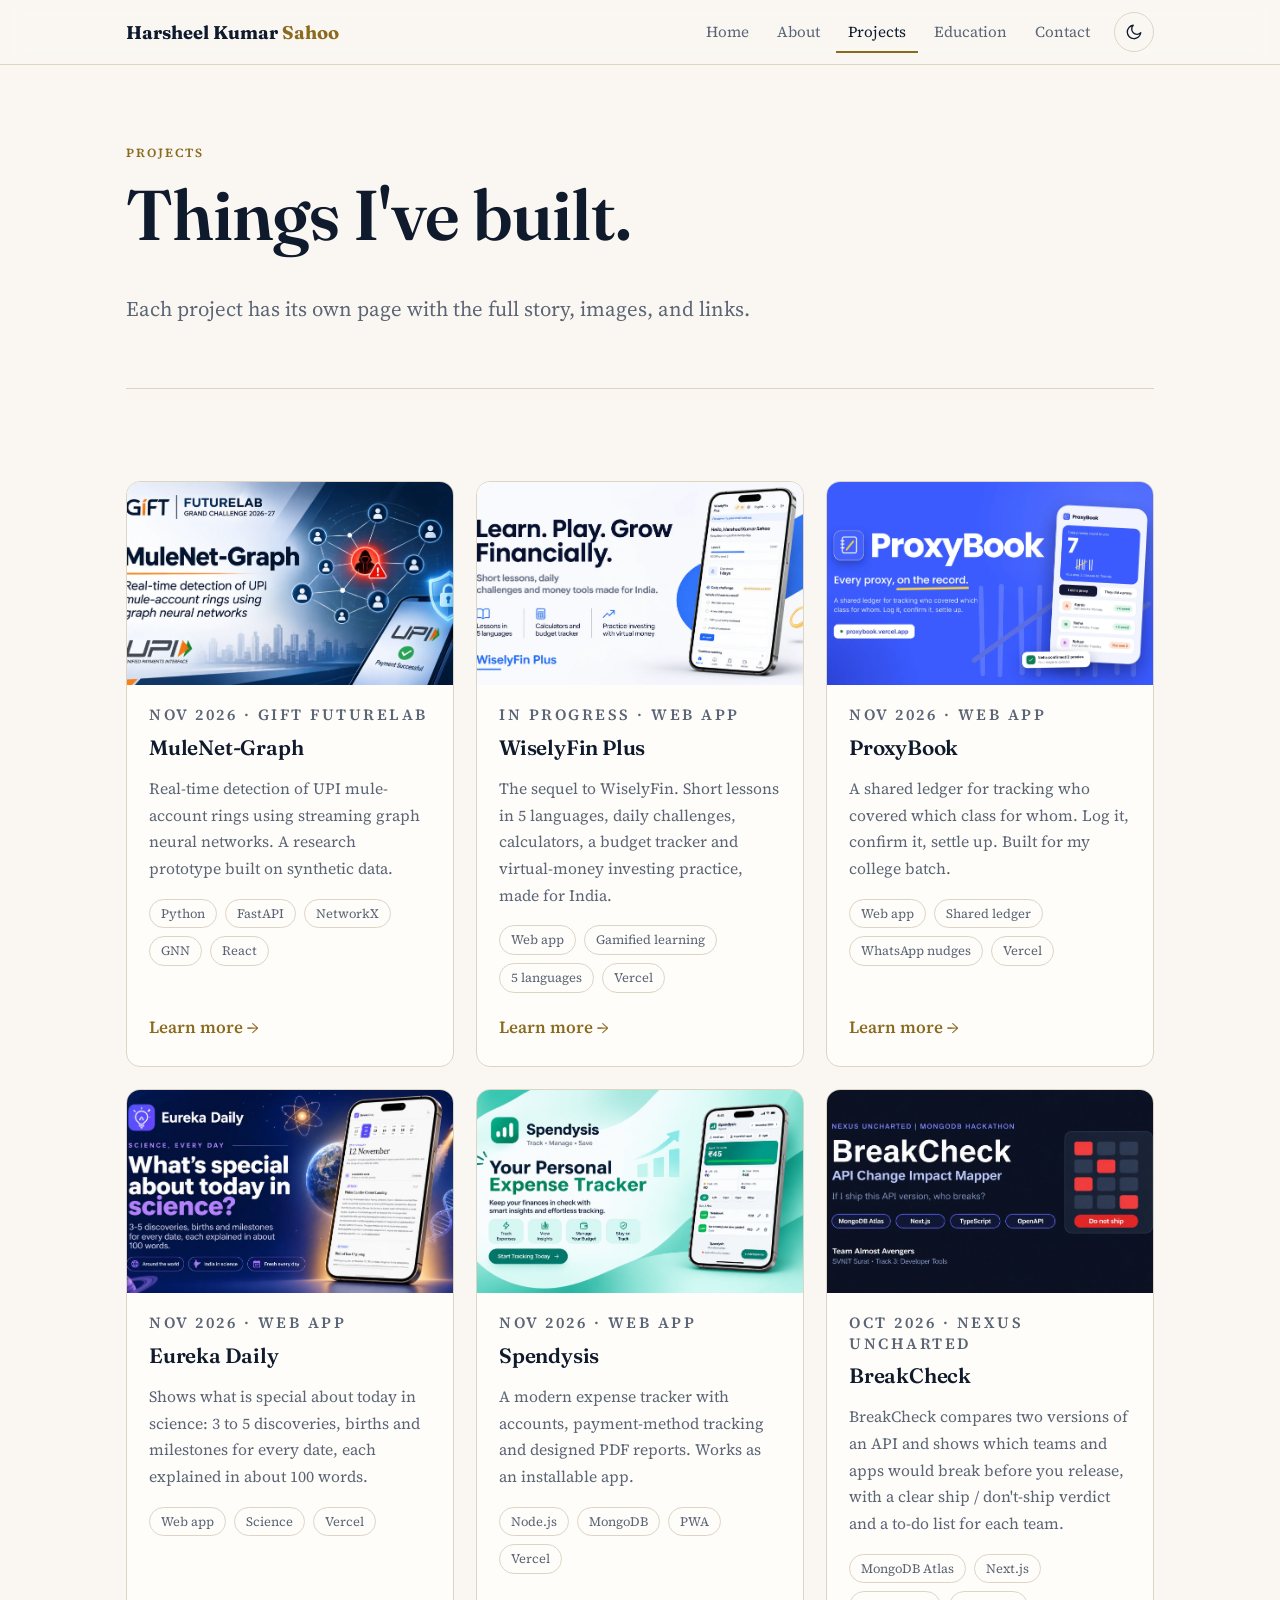
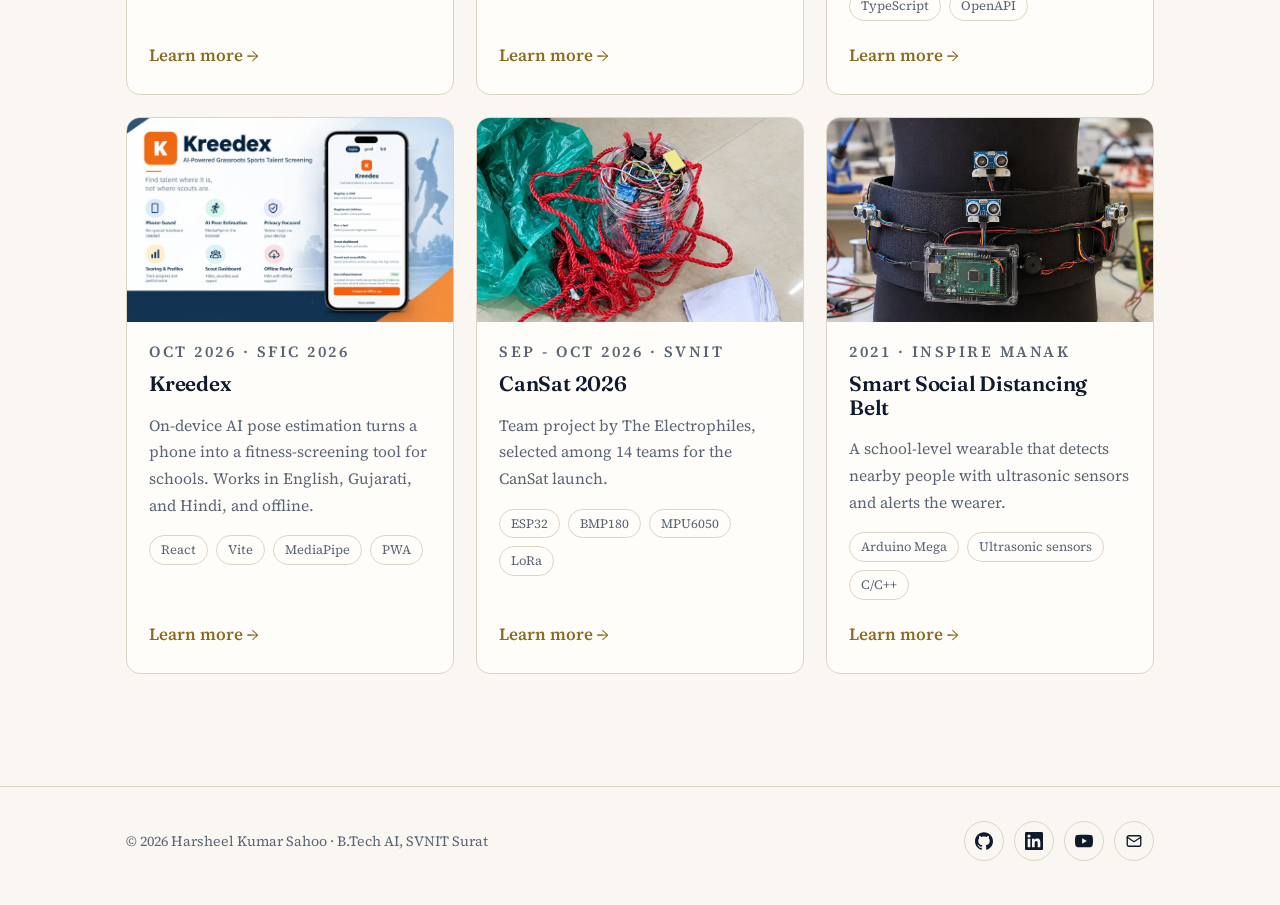
==== commit c7a97ea2: "Add MuleNet-Graph, WiselyFin Plus, ProxyBook, Eureka Daily; update Kreedex details" ====
--- a/projects.html
+++ b/projects.html
@@ -4,9 +4,9 @@
 <meta charset="utf-8">
 <meta name="viewport" content="width=device-width, initial-scale=1">
 <title>Projects | Harsheel Kumar Sahoo</title>
-<meta name="description" content="Projects by Harsheel Kumar Sahoo: Kreedex fitness screening app, CanSat 2026, and the Smart Social Distancing Belt.">
+<meta name="description" content="Projects by Harsheel Kumar Sahoo: MuleNet-Graph, WiselyFin Plus, ProxyBook, Eureka Daily, Spendysis, BreakCheck, Kreedex, CanSat 2026 and the Smart Social Distancing Belt.">
 <meta property="og:title" content="Projects | Harsheel Kumar Sahoo">
-<meta property="og:description" content="Projects by Harsheel Kumar Sahoo: Kreedex fitness screening app, CanSat 2026, and the Smart Social Distancing Belt.">
+<meta property="og:description" content="Projects by Harsheel Kumar Sahoo: MuleNet-Graph, WiselyFin Plus, ProxyBook, Eureka Daily, Spendysis, BreakCheck, Kreedex, CanSat 2026 and the Smart Social Distancing Belt.">
 <meta property="og:type" content="website">
 <meta property="og:image" content="https://harsheel.vercel.app/assets/img/og-image.jpg">
 <meta property="og:image:width" content="1200">
@@ -23,8 +23,8 @@
 <body>
 <header id="site-header" class="site"></header>
 <main class="wrap">
-<div class="ph"><p class="eyebrow">Projects</p><h1>Things I've built.</h1><p class="lead">Each project has its own page with the full story, images, and links.</p></div><section class="s"><div class="grid"><a class="card reveal" href="projects/spendysis.html"><img src="assets/img/spendysis-poster.jpg" alt="Spendysis poster" loading="lazy" width="1200" height="600"><div class="card-b"><p class="eyebrow">Nov 2026 · Web app</p><h3>Spendysis</h3><p>A modern expense tracker with accounts, payment-method tracking and designed PDF reports. Works as an installable app.</p><ul class="chips"><li>Node.js</li><li>MongoDB</li><li>PWA</li><li>Vercel</li></ul><span class="more">Learn more →</span></div></a><a class="card reveal" href="projects/breakcheck.html"><img src="assets/breakcheck/poster.jpg" alt="BreakCheck poster" loading="lazy" width="1200" height="627"><div class="card-b"><p class="eyebrow">Oct 2026 · NEXUS UNCHARTED</p><h3>BreakCheck</h3><p>BreakCheck compares two versions of an API and shows which teams and apps would break before you release, with a clear ship / don't-ship verdict and a to-do list for each team.</p><ul class="chips"><li>MongoDB Atlas</li><li>Next.js</li><li>TypeScript</li><li>OpenAPI</li></ul><span class="more">Learn more →</span></div></a><a class="card reveal" href="projects/kreedex.html"><img src="assets/img/kreedex-poster.webp" alt="Kreedex poster" loading="lazy" width="1400" height="933"><div class="card-b"><p class="eyebrow">2026 · Prototype</p><h3>Kreedex</h3><p>On-device AI pose estimation turns a phone into a fitness-screening tool for schools. Works in English, Gujarati, and Hindi, and offline.</p><ul class="chips"><li>React</li><li>Vite</li><li>MediaPipe</li><li>PWA</li></ul><span class="more">Read case study →</span></div></a><a class="card reveal" href="projects/cansat.html"><img src="assets/img/cansat-1.webp" alt="Assembled CanSat with parachute" loading="lazy" width="960" height="1280"><div class="card-b"><p class="eyebrow">Sep - Oct 2026 · SVNIT</p><h3>CanSat 2026</h3><p>Team project by The Electrophiles, selected among 14 teams for the CanSat launch.</p><ul class="chips"><li>ESP32</li><li>BMP180</li><li>MPU6050</li><li>LoRa</li></ul><span class="more">Read case study →</span></div></a><a class="card reveal" href="projects/distancing-belt.html"><img src="assets/img/distancing-belt.webp" alt="Smart Social Distancing Belt prototype" loading="lazy" width="1200" height="1200"><div class="card-b"><p class="eyebrow">2021 · INSPIRE MANAK</p><h3>Smart Social Distancing Belt</h3><p>A school-level wearable that detects nearby people with ultrasonic sensors and alerts the wearer.</p><ul class="chips"><li>Arduino Mega</li><li>Ultrasonic sensors</li><li>C/C++</li></ul><span class="more">Read case study →</span></div></a></div></section>
+<div class="ph"><p class="eyebrow">Projects</p><h1>Things I've built.</h1><p class="lead">Each project has its own page with the full story, images, and links.</p></div><section class="s"><div class="grid"><a class="card reveal" href="projects/mulenet-graph.html"><img src="assets/img/mulenet-graph-poster.webp" alt="MuleNet-Graph poster: real-time detection of UPI mule-account rings using graph neural networks" loading="lazy" width="1672" height="941"><div class="card-b"><p class="eyebrow">Nov 2026 · GIFT FutureLab</p><h3>MuleNet-Graph</h3><p>Real-time detection of UPI mule-account rings using streaming graph neural networks. A research prototype built on synthetic data.</p><ul class="chips"><li>Python</li><li>FastAPI</li><li>NetworkX</li><li>GNN</li><li>React</li></ul><span class="more">Learn more →</span></div></a><a class="card reveal" href="projects/wiselyfin-plus.html"><img src="assets/img/wiselyfin-plus-poster.webp" alt="WiselyFin Plus poster: short lessons, daily challenges and money tools made for India" loading="lazy" width="1672" height="941"><div class="card-b"><p class="eyebrow">In progress · Web app</p><h3>WiselyFin Plus</h3><p>The sequel to WiselyFin. Short lessons in 5 languages, daily challenges, calculators, a budget tracker and virtual-money investing practice, made for India.</p><ul class="chips"><li>Web app</li><li>Gamified learning</li><li>5 languages</li><li>Vercel</li></ul><span class="more">Learn more →</span></div></a><a class="card reveal" href="projects/proxybook.html"><img src="assets/img/proxybook-poster.webp" alt="ProxyBook poster: a shared ledger for tracking who covered which class for whom" loading="lazy" width="1600" height="900"><div class="card-b"><p class="eyebrow">Nov 2026 · Web app</p><h3>ProxyBook</h3><p>A shared ledger for tracking who covered which class for whom. Log it, confirm it, settle up. Built for my college batch.</p><ul class="chips"><li>Web app</li><li>Shared ledger</li><li>WhatsApp nudges</li><li>Vercel</li></ul><span class="more">Learn more →</span></div></a><a class="card reveal" href="projects/eureka-daily.html"><img src="assets/img/eureka-daily-poster.webp" alt="Eureka Daily poster: what is special about today in science" loading="lazy" width="1672" height="941"><div class="card-b"><p class="eyebrow">Nov 2026 · Web app</p><h3>Eureka Daily</h3><p>Shows what is special about today in science: 3 to 5 discoveries, births and milestones for every date, each explained in about 100 words.</p><ul class="chips"><li>Web app</li><li>Science</li><li>Vercel</li></ul><span class="more">Learn more →</span></div></a><a class="card reveal" href="projects/spendysis.html"><img src="assets/img/spendysis-poster.jpg" alt="Spendysis poster" loading="lazy" width="1200" height="600"><div class="card-b"><p class="eyebrow">Nov 2026 · Web app</p><h3>Spendysis</h3><p>A modern expense tracker with accounts, payment-method tracking and designed PDF reports. Works as an installable app.</p><ul class="chips"><li>Node.js</li><li>MongoDB</li><li>PWA</li><li>Vercel</li></ul><span class="more">Learn more →</span></div></a><a class="card reveal" href="projects/breakcheck.html"><img src="assets/breakcheck/poster.jpg" alt="BreakCheck poster" loading="lazy" width="1200" height="627"><div class="card-b"><p class="eyebrow">Oct 2026 · NEXUS UNCHARTED</p><h3>BreakCheck</h3><p>BreakCheck compares two versions of an API and shows which teams and apps would break before you release, with a clear ship / don't-ship verdict and a to-do list for each team.</p><ul class="chips"><li>MongoDB Atlas</li><li>Next.js</li><li>TypeScript</li><li>OpenAPI</li></ul><span class="more">Learn more →</span></div></a><a class="card reveal" href="projects/kreedex.html"><img src="assets/img/kreedex-poster.webp" alt="Kreedex poster" loading="lazy" width="1400" height="933"><div class="card-b"><p class="eyebrow">Oct 2026 · SFIC 2026</p><h3>Kreedex</h3><p>On-device AI pose estimation turns a phone into a fitness-screening tool for schools. Works in English, Gujarati, and Hindi, and offline.</p><ul class="chips"><li>React</li><li>Vite</li><li>MediaPipe</li><li>PWA</li></ul><span class="more">Learn more →</span></div></a><a class="card reveal" href="projects/cansat.html"><img src="assets/img/cansat-1.webp" alt="Assembled CanSat with parachute" loading="lazy" width="960" height="1280"><div class="card-b"><p class="eyebrow">Sep - Oct 2026 · SVNIT</p><h3>CanSat 2026</h3><p>Team project by The Electrophiles, selected among 14 teams for the CanSat launch.</p><ul class="chips"><li>ESP32</li><li>BMP180</li><li>MPU6050</li><li>LoRa</li></ul><span class="more">Learn more →</span></div></a><a class="card reveal" href="projects/distancing-belt.html"><img src="assets/img/distancing-belt.webp" alt="Smart Social Distancing Belt prototype" loading="lazy" width="1200" height="1200"><div class="card-b"><p class="eyebrow">2021 · INSPIRE MANAK</p><h3>Smart Social Distancing Belt</h3><p>A school-level wearable that detects nearby people with ultrasonic sensors and alerts the wearer.</p><ul class="chips"><li>Arduino Mega</li><li>Ultrasonic sensors</li><li>C/C++</li></ul><span class="more">Learn more →</span></div></a></div></section>
 </main>
 <footer id="site-footer" class="foot"></footer>
 </body>
-</html>
+</html>
--- a/assets/css/style.css
+++ b/assets/css/style.css
@@ -75,6 +75,9 @@
 .gallery.phones{grid-template-columns:repeat(auto-fill,minmax(min(46%,200px),1fr))}
 .gallery.phones img{aspect-ratio:1/2;object-fit:contain;background:transparent;border:0}
 .gallery figcaption{font-size:.88rem;color:var(--muted);margin-top:6px}
+.docs{display:grid;gap:14px}
+.doc{display:flex;flex-wrap:wrap;gap:14px;justify-content:space-between;align-items:center;padding:16px 20px;background:var(--card);border:1px solid var(--line);border-radius:10px}
+.doc h3{margin:0;font-size:1.1rem}.doc p{margin:0;font-size:.92rem}
 .pager{display:flex;justify-content:space-between;gap:16px;flex-wrap:wrap}
 .lb{position:fixed;inset:0;background:rgba(8,12,20,.93);display:none;place-items:center;z-index:100;padding:20px;cursor:zoom-out}
 .lb.on{display:grid}
@@ -102,4 +105,4 @@
 .links a:last-child{border-bottom:0}
 .links a[aria-current]{box-shadow:none;color:var(--accent)}
 .row .btn{flex:1 1 auto;justify-content:center}}
-.brand{white-space:nowrap;font-size:clamp(1rem,4.5vw,1.15rem)}
+.brand{white-space:nowrap;font-size:clamp(1rem,4.5vw,1.15rem)}
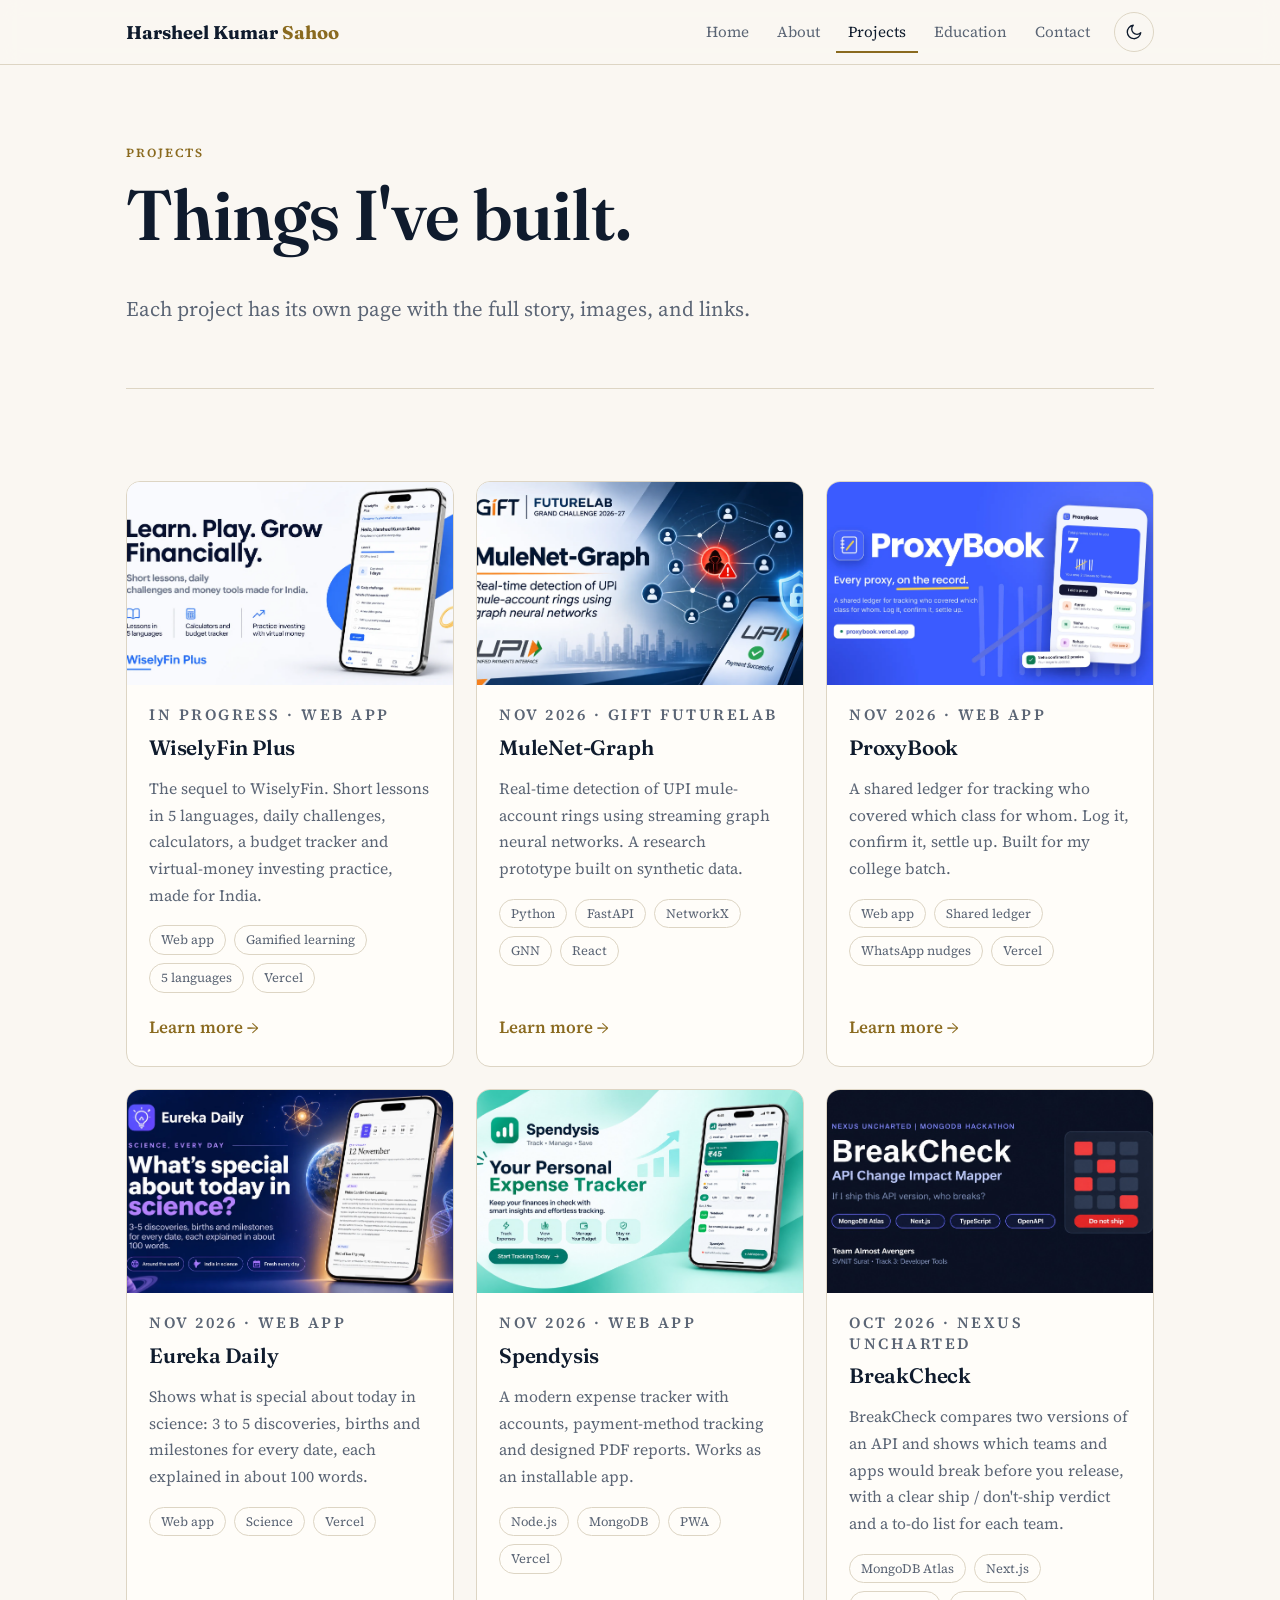
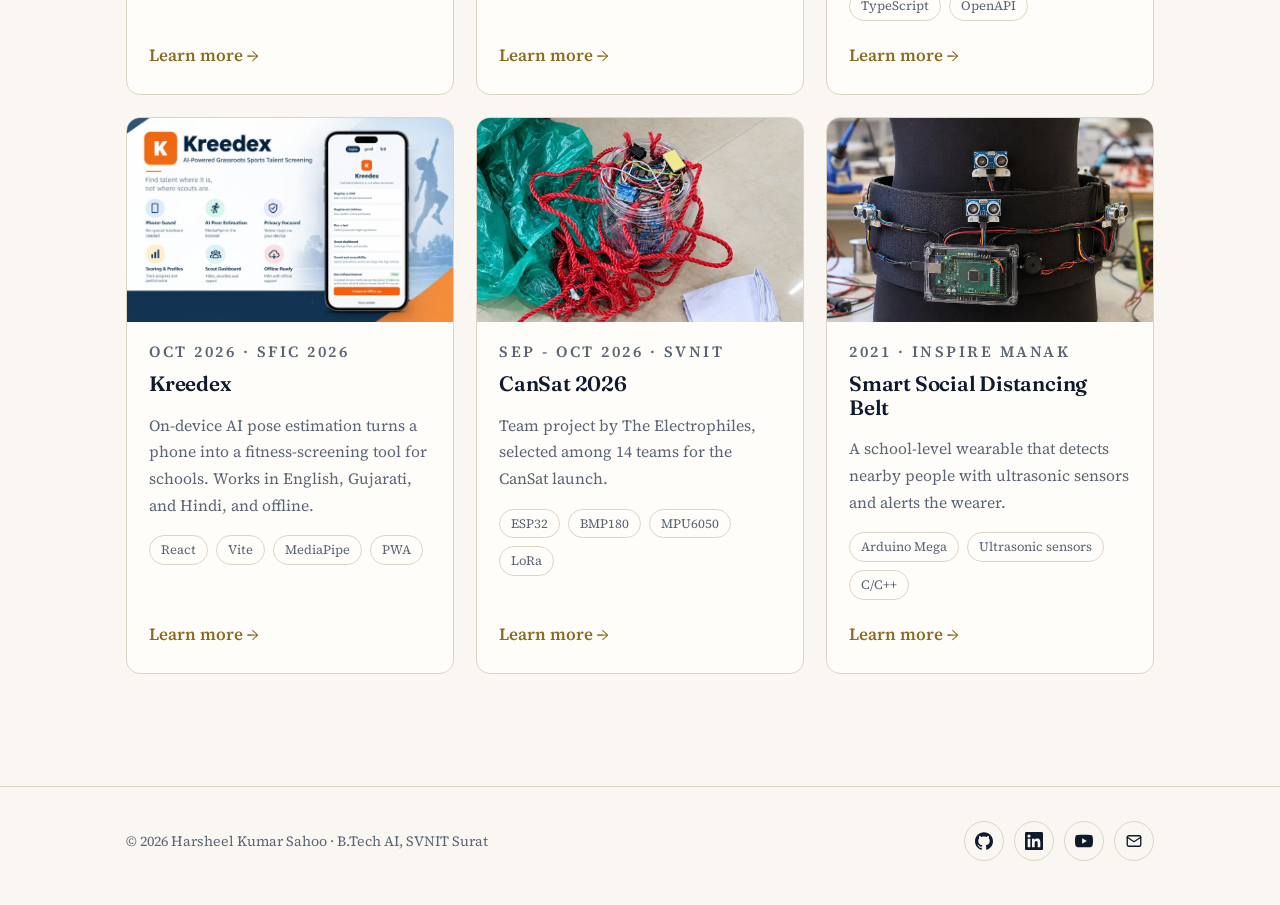
==== commit 64c32d2c: "Show newest 5 projects on home page and reorder projects" ====
--- a/projects.html
+++ b/projects.html
@@ -23,7 +23,7 @@
 <body>
 <header id="site-header" class="site"></header>
 <main class="wrap">
-<div class="ph"><p class="eyebrow">Projects</p><h1>Things I've built.</h1><p class="lead">Each project has its own page with the full story, images, and links.</p></div><section class="s"><div class="grid"><a class="card reveal" href="projects/mulenet-graph.html"><img src="assets/img/mulenet-graph-poster.webp" alt="MuleNet-Graph poster: real-time detection of UPI mule-account rings using graph neural networks" loading="lazy" width="1672" height="941"><div class="card-b"><p class="eyebrow">Nov 2026 · GIFT FutureLab</p><h3>MuleNet-Graph</h3><p>Real-time detection of UPI mule-account rings using streaming graph neural networks. A research prototype built on synthetic data.</p><ul class="chips"><li>Python</li><li>FastAPI</li><li>NetworkX</li><li>GNN</li><li>React</li></ul><span class="more">Learn more →</span></div></a><a class="card reveal" href="projects/wiselyfin-plus.html"><img src="assets/img/wiselyfin-plus-poster.webp" alt="WiselyFin Plus poster: short lessons, daily challenges and money tools made for India" loading="lazy" width="1672" height="941"><div class="card-b"><p class="eyebrow">In progress · Web app</p><h3>WiselyFin Plus</h3><p>The sequel to WiselyFin. Short lessons in 5 languages, daily challenges, calculators, a budget tracker and virtual-money investing practice, made for India.</p><ul class="chips"><li>Web app</li><li>Gamified learning</li><li>5 languages</li><li>Vercel</li></ul><span class="more">Learn more →</span></div></a><a class="card reveal" href="projects/proxybook.html"><img src="assets/img/proxybook-poster.webp" alt="ProxyBook poster: a shared ledger for tracking who covered which class for whom" loading="lazy" width="1600" height="900"><div class="card-b"><p class="eyebrow">Nov 2026 · Web app</p><h3>ProxyBook</h3><p>A shared ledger for tracking who covered which class for whom. Log it, confirm it, settle up. Built for my college batch.</p><ul class="chips"><li>Web app</li><li>Shared ledger</li><li>WhatsApp nudges</li><li>Vercel</li></ul><span class="more">Learn more →</span></div></a><a class="card reveal" href="projects/eureka-daily.html"><img src="assets/img/eureka-daily-poster.webp" alt="Eureka Daily poster: what is special about today in science" loading="lazy" width="1672" height="941"><div class="card-b"><p class="eyebrow">Nov 2026 · Web app</p><h3>Eureka Daily</h3><p>Shows what is special about today in science: 3 to 5 discoveries, births and milestones for every date, each explained in about 100 words.</p><ul class="chips"><li>Web app</li><li>Science</li><li>Vercel</li></ul><span class="more">Learn more →</span></div></a><a class="card reveal" href="projects/spendysis.html"><img src="assets/img/spendysis-poster.jpg" alt="Spendysis poster" loading="lazy" width="1200" height="600"><div class="card-b"><p class="eyebrow">Nov 2026 · Web app</p><h3>Spendysis</h3><p>A modern expense tracker with accounts, payment-method tracking and designed PDF reports. Works as an installable app.</p><ul class="chips"><li>Node.js</li><li>MongoDB</li><li>PWA</li><li>Vercel</li></ul><span class="more">Learn more →</span></div></a><a class="card reveal" href="projects/breakcheck.html"><img src="assets/breakcheck/poster.jpg" alt="BreakCheck poster" loading="lazy" width="1200" height="627"><div class="card-b"><p class="eyebrow">Oct 2026 · NEXUS UNCHARTED</p><h3>BreakCheck</h3><p>BreakCheck compares two versions of an API and shows which teams and apps would break before you release, with a clear ship / don't-ship verdict and a to-do list for each team.</p><ul class="chips"><li>MongoDB Atlas</li><li>Next.js</li><li>TypeScript</li><li>OpenAPI</li></ul><span class="more">Learn more →</span></div></a><a class="card reveal" href="projects/kreedex.html"><img src="assets/img/kreedex-poster.webp" alt="Kreedex poster" loading="lazy" width="1400" height="933"><div class="card-b"><p class="eyebrow">Oct 2026 · SFIC 2026</p><h3>Kreedex</h3><p>On-device AI pose estimation turns a phone into a fitness-screening tool for schools. Works in English, Gujarati, and Hindi, and offline.</p><ul class="chips"><li>React</li><li>Vite</li><li>MediaPipe</li><li>PWA</li></ul><span class="more">Learn more →</span></div></a><a class="card reveal" href="projects/cansat.html"><img src="assets/img/cansat-1.webp" alt="Assembled CanSat with parachute" loading="lazy" width="960" height="1280"><div class="card-b"><p class="eyebrow">Sep - Oct 2026 · SVNIT</p><h3>CanSat 2026</h3><p>Team project by The Electrophiles, selected among 14 teams for the CanSat launch.</p><ul class="chips"><li>ESP32</li><li>BMP180</li><li>MPU6050</li><li>LoRa</li></ul><span class="more">Learn more →</span></div></a><a class="card reveal" href="projects/distancing-belt.html"><img src="assets/img/distancing-belt.webp" alt="Smart Social Distancing Belt prototype" loading="lazy" width="1200" height="1200"><div class="card-b"><p class="eyebrow">2021 · INSPIRE MANAK</p><h3>Smart Social Distancing Belt</h3><p>A school-level wearable that detects nearby people with ultrasonic sensors and alerts the wearer.</p><ul class="chips"><li>Arduino Mega</li><li>Ultrasonic sensors</li><li>C/C++</li></ul><span class="more">Learn more →</span></div></a></div></section>
+<div class="ph"><p class="eyebrow">Projects</p><h1>Things I've built.</h1><p class="lead">Each project has its own page with the full story, images, and links.</p></div><section class="s"><div class="grid"><a class="card reveal" href="projects/wiselyfin-plus.html"><img src="assets/img/wiselyfin-plus-poster.webp" alt="WiselyFin Plus poster: short lessons, daily challenges and money tools made for India" loading="lazy" width="1672" height="941"><div class="card-b"><p class="eyebrow">In progress · Web app</p><h3>WiselyFin Plus</h3><p>The sequel to WiselyFin. Short lessons in 5 languages, daily challenges, calculators, a budget tracker and virtual-money investing practice, made for India.</p><ul class="chips"><li>Web app</li><li>Gamified learning</li><li>5 languages</li><li>Vercel</li></ul><span class="more">Learn more →</span></div></a><a class="card reveal" href="projects/mulenet-graph.html"><img src="assets/img/mulenet-graph-poster.webp" alt="MuleNet-Graph poster: real-time detection of UPI mule-account rings using graph neural networks" loading="lazy" width="1672" height="941"><div class="card-b"><p class="eyebrow">Nov 2026 · GIFT FutureLab</p><h3>MuleNet-Graph</h3><p>Real-time detection of UPI mule-account rings using streaming graph neural networks. A research prototype built on synthetic data.</p><ul class="chips"><li>Python</li><li>FastAPI</li><li>NetworkX</li><li>GNN</li><li>React</li></ul><span class="more">Learn more →</span></div></a><a class="card reveal" href="projects/proxybook.html"><img src="assets/img/proxybook-poster.webp" alt="ProxyBook poster: a shared ledger for tracking who covered which class for whom" loading="lazy" width="1600" height="900"><div class="card-b"><p class="eyebrow">Nov 2026 · Web app</p><h3>ProxyBook</h3><p>A shared ledger for tracking who covered which class for whom. Log it, confirm it, settle up. Built for my college batch.</p><ul class="chips"><li>Web app</li><li>Shared ledger</li><li>WhatsApp nudges</li><li>Vercel</li></ul><span class="more">Learn more →</span></div></a><a class="card reveal" href="projects/eureka-daily.html"><img src="assets/img/eureka-daily-poster.webp" alt="Eureka Daily poster: what is special about today in science" loading="lazy" width="1672" height="941"><div class="card-b"><p class="eyebrow">Nov 2026 · Web app</p><h3>Eureka Daily</h3><p>Shows what is special about today in science: 3 to 5 discoveries, births and milestones for every date, each explained in about 100 words.</p><ul class="chips"><li>Web app</li><li>Science</li><li>Vercel</li></ul><span class="more">Learn more →</span></div></a><a class="card reveal" href="projects/spendysis.html"><img src="assets/img/spendysis-poster.jpg" alt="Spendysis poster" loading="lazy" width="1200" height="600"><div class="card-b"><p class="eyebrow">Nov 2026 · Web app</p><h3>Spendysis</h3><p>A modern expense tracker with accounts, payment-method tracking and designed PDF reports. Works as an installable app.</p><ul class="chips"><li>Node.js</li><li>MongoDB</li><li>PWA</li><li>Vercel</li></ul><span class="more">Learn more →</span></div></a><a class="card reveal" href="projects/breakcheck.html"><img src="assets/breakcheck/poster.jpg" alt="BreakCheck poster" loading="lazy" width="1200" height="627"><div class="card-b"><p class="eyebrow">Oct 2026 · NEXUS UNCHARTED</p><h3>BreakCheck</h3><p>BreakCheck compares two versions of an API and shows which teams and apps would break before you release, with a clear ship / don't-ship verdict and a to-do list for each team.</p><ul class="chips"><li>MongoDB Atlas</li><li>Next.js</li><li>TypeScript</li><li>OpenAPI</li></ul><span class="more">Learn more →</span></div></a><a class="card reveal" href="projects/kreedex.html"><img src="assets/img/kreedex-poster.webp" alt="Kreedex poster" loading="lazy" width="1400" height="933"><div class="card-b"><p class="eyebrow">Oct 2026 · SFIC 2026</p><h3>Kreedex</h3><p>On-device AI pose estimation turns a phone into a fitness-screening tool for schools. Works in English, Gujarati, and Hindi, and offline.</p><ul class="chips"><li>React</li><li>Vite</li><li>MediaPipe</li><li>PWA</li></ul><span class="more">Learn more →</span></div></a><a class="card reveal" href="projects/cansat.html"><img src="assets/img/cansat-1.webp" alt="Assembled CanSat with parachute" loading="lazy" width="960" height="1280"><div class="card-b"><p class="eyebrow">Sep - Oct 2026 · SVNIT</p><h3>CanSat 2026</h3><p>Team project by The Electrophiles, selected among 14 teams for the CanSat launch.</p><ul class="chips"><li>ESP32</li><li>BMP180</li><li>MPU6050</li><li>LoRa</li></ul><span class="more">Learn more →</span></div></a><a class="card reveal" href="projects/distancing-belt.html"><img src="assets/img/distancing-belt.webp" alt="Smart Social Distancing Belt prototype" loading="lazy" width="1200" height="1200"><div class="card-b"><p class="eyebrow">2021 · INSPIRE MANAK</p><h3>Smart Social Distancing Belt</h3><p>A school-level wearable that detects nearby people with ultrasonic sensors and alerts the wearer.</p><ul class="chips"><li>Arduino Mega</li><li>Ultrasonic sensors</li><li>C/C++</li></ul><span class="more">Learn more →</span></div></a></div></section>
 </main>
 <footer id="site-footer" class="foot"></footer>
 </body>
